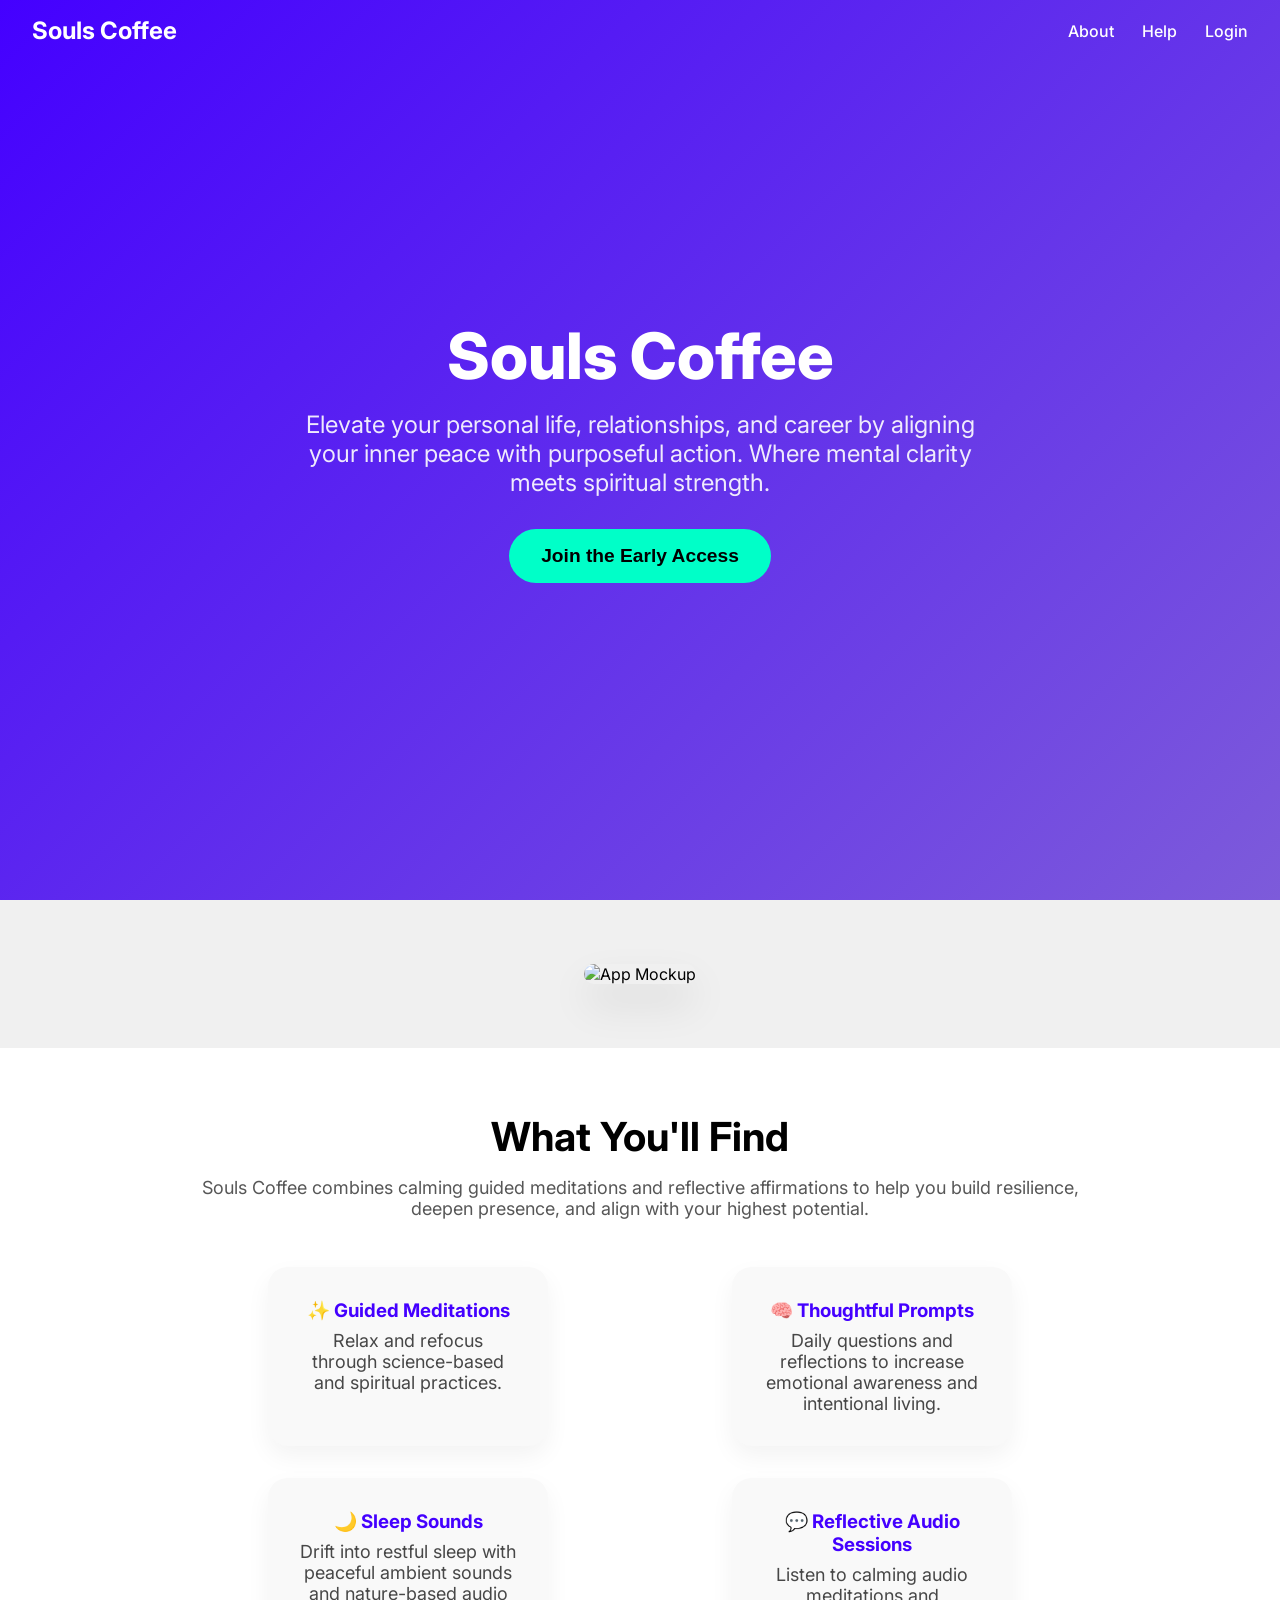
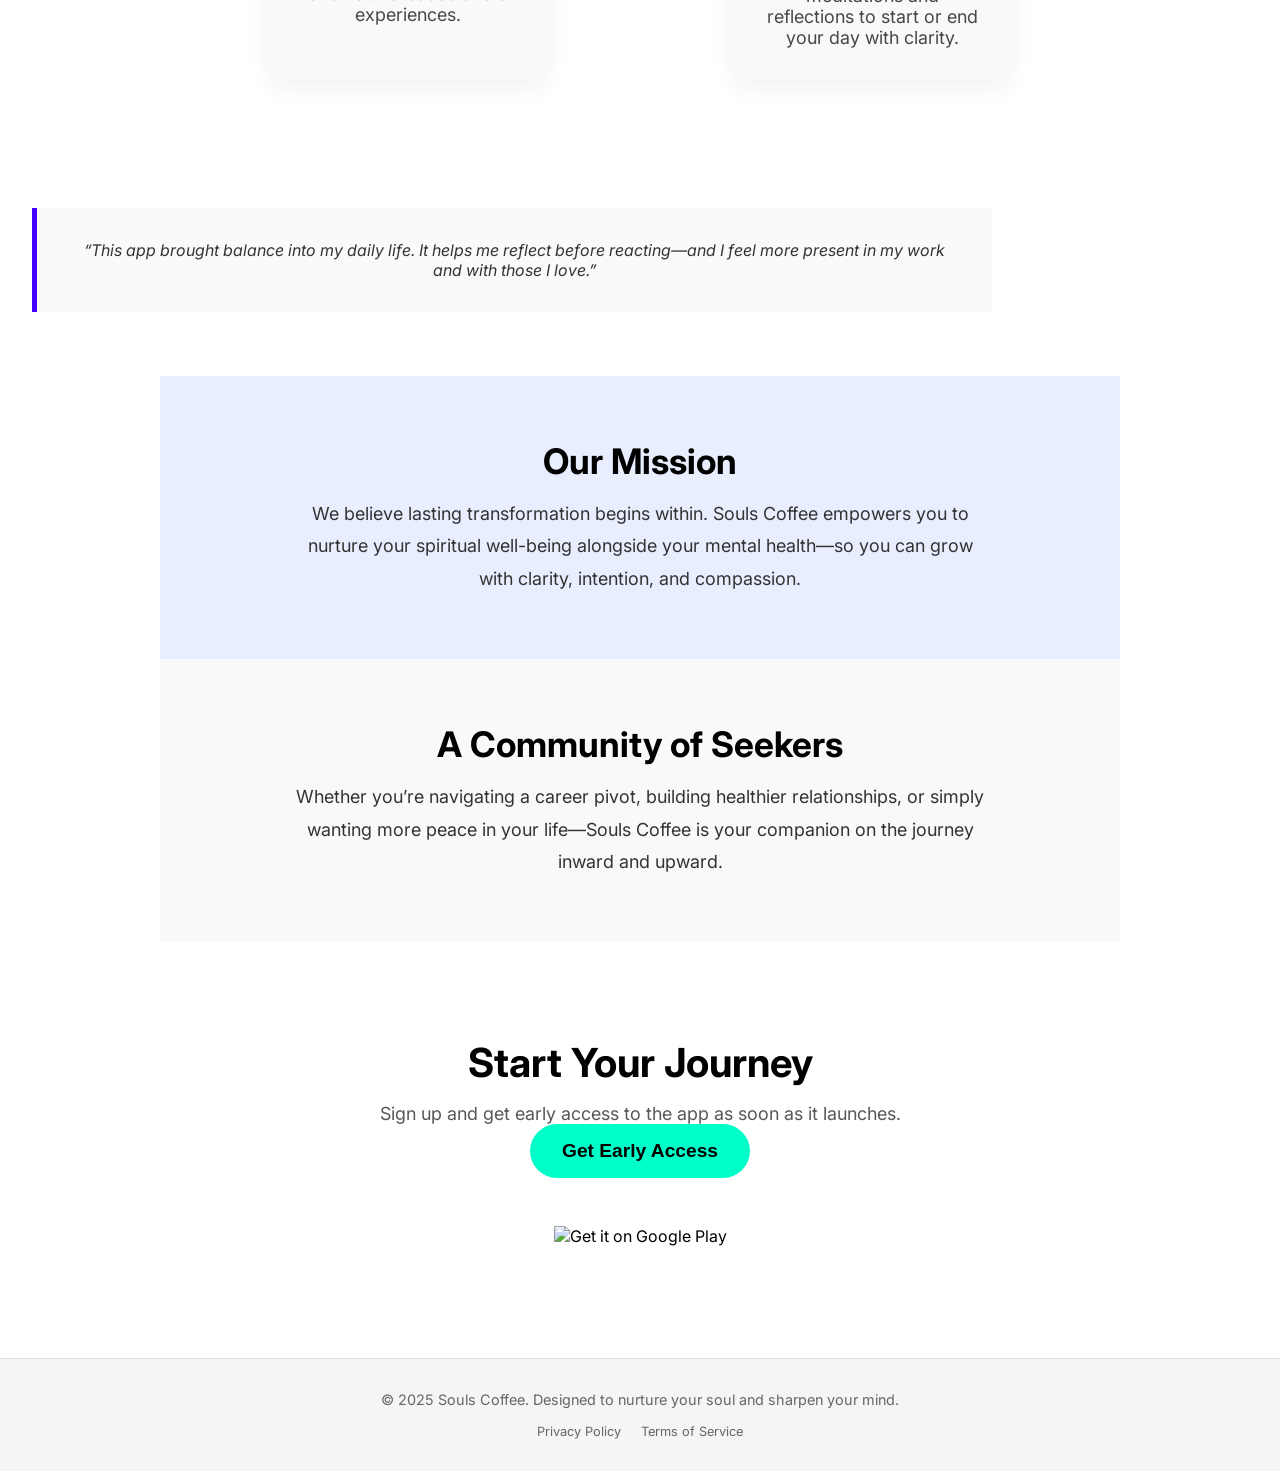
==== index.html @ cd6434b1 "set up main information" ====
<!DOCTYPE html>
<html lang="en">
<head>
  <meta charset="UTF-8" />
  <meta name="viewport" content="width=device-width, initial-scale=1.0" />
  <title>Souls Coffee – Spiritual & Mental Well-being</title>
  <link href="https://fonts.googleapis.com/css2?family=Inter:wght@400;600;800&display=swap" rel="stylesheet" />
  <style>
    * {
      margin: 0;
      padding: 0;
      box-sizing: border-box;
    }
    body {
      font-family: 'Inter', sans-serif;
      background: #ffffff;
      color: #000000;
      overflow-x: hidden;
    }
    .fade-in {
      opacity: 0;
      transform: translateY(20px);
      transition: opacity 0.8s ease-out, transform 0.8s ease-out;
    }
    .fade-in.visible {
      opacity: 1;
      transform: none;
    }
    .navbar {
      position: absolute;
      top: 0;
      left: 0;
      width: 100%;
      display: flex;
      justify-content: space-between;
      align-items: center;
      padding: 1rem 2rem;
      z-index: 10;
    }
    .navbar .logo {
      font-size: 1.5rem;
      font-weight: bold;
      color: white;
    }
    .navbar nav a {
      color: white;
      margin-left: 1.5rem;
      text-decoration: none;
      font-size: 1rem;
      font-weight: 500;
    }
    header {
      height: 100vh;
      background: linear-gradient(135deg, #4400ff, #7d5bda);
      display: flex;
      flex-direction: column;
      align-items: center;
      justify-content: center;
      text-align: center;
      padding: 0 2rem;
      color: white;
      position: relative;
    }
    header h1 {
      font-size: 4rem;
      font-weight: 800;
      margin-bottom: 1rem;
    }
    header p {
      font-size: 1.5rem;
      max-width: 700px;
      opacity: 0.9;
    }
    .cta {
      margin-top: 2rem;
    }
    .cta button {
      background: #00ffc8;
      color: #000;
      padding: 1rem 2rem;
      font-size: 1.2rem;
      border: none;
      border-radius: 50px;
      font-weight: 600;
      cursor: pointer;
      transition: background 0.3s ease;
    }
    .cta button:hover {
      background: #00e6b4;
    }
    .mockup {
      background: #f0f0f0;
      padding: 4rem 2rem;
      text-align: center;
    }
    .mockup img {
      width: 300px;
      border-radius: 30px;
      box-shadow: 0 20px 40px rgba(0,0,0,0.1);
    }
    section {
      padding: 4rem 2rem;
      max-width: 960px;
      margin: auto;
      text-align: center;
    }
    section h2 {
      font-size: 2.5rem;
      margin-bottom: 1rem;
    }
    section p {
      font-size: 1.125rem;
      color: #575757;
    }
    .features {
      display: flex;
      flex-wrap: wrap;
      justify-content: space-around;
      margin-top: 3rem;
      gap: 2rem;
    }
    .feature {
      background: #f9f9f9;
      padding: 2rem;
      border-radius: 20px;
      box-shadow: 0 10px 24px rgba(0,0,0,0.05);
      width: 280px;
    }
    .feature h3 {
      color: #4400ff;
      margin-bottom: 0.5rem;
    }
    .feature p {
      color: #474747;
    }
    .testimonial {
      background: #fafafa;
      margin: 4rem 2rem;
      padding: 2rem;
      border-left: 5px solid #4400ff;
      font-style: italic;
      color: #333;
    }
    .platforms {
      padding: 2rem;
      text-align: center;
    }
    .platforms img {
      height: 60px;
      margin: 1rem auto;
    }
    .about {
      background: #e9eeff;
      padding: 4rem 2rem;
      text-align: center;
    }
    .about h2 {
      font-size: 2.2rem;
      margin-bottom: 1rem;
    }
    .about p {
      max-width: 700px;
      margin: 0 auto;
      font-size: 1.125rem;
      line-height: 1.8;
      color: #333;
    }
    .community {
      background: #f9f9f9;
      padding: 4rem 2rem;
      text-align: center;
    }
    .community h2 {
      font-size: 2.2rem;
      margin-bottom: 1rem;
    }
    .community p {
      max-width: 700px;
      margin: 0 auto;
      font-size: 1.125rem;
      line-height: 1.8;
      color: #333;
    }
    footer {
      background: #f5f5f5;
      padding: 2rem;
      text-align: center;
      font-size: 0.9rem;
      color: #666;
      border-top: 1px solid #e0e0e0;
    }
  </style>
</head>
<body>
  <header>
    <div class="navbar">
      <div class="logo">Souls Coffee</div>
      <nav>
        <a href="about.html">About</a>
        <a href="help.html">Help</a>
        <a href="#login">Login</a>
      </nav>
    </div>
    <h1>Souls Coffee</h1>
    <p>Elevate your personal life, relationships, and career by aligning your inner peace with purposeful action. Where mental clarity meets spiritual strength.</p>
    <div class="cta">
      <button>Join the Early Access</button>
    </div>
  </header>

  <div class="mockup fade-in">
    <img src="https://via.placeholder.com/300x600.png?text=App+Mockup" alt="App Mockup">
  </div>

  <section class="fade-in">
    <h2>What You'll Find</h2>
    <p>Souls Coffee combines calming guided meditations and reflective affirmations to help you build resilience, deepen presence, and align with your highest potential.</p>
    <div class="features">
      <div class="feature">
        <h3>✨ Guided Meditations</h3>
        <p>Relax and refocus through science-based and spiritual practices.</p>
      </div>
      <div class="feature">
        <h3>🧠 Thoughtful Prompts</h3>
        <p>Daily questions and reflections to increase emotional awareness and intentional living.</p>
      </div>
      <div class="feature">
        <h3>🌙 Sleep Sounds</h3>
        <p>Drift into restful sleep with peaceful ambient sounds and nature-based audio experiences.</p>
      </div>
      <div class="feature">
        <h3>💬 Reflective Audio Sessions</h3>
        <p>Listen to calming audio meditations and reflections to start or end your day with clarity.</p>
      </div>
    </div>
  </section>

  <section class="testimonial fade-in">
    “This app brought balance into my daily life. It helps me reflect before reacting—and I feel more present in my work and with those I love.”
  </section>

  <section class="about fade-in" id="about">
    <h2>Our Mission</h2>
    <p>We believe lasting transformation begins within. Souls Coffee empowers you to nurture your spiritual well-being alongside your mental health—so you can grow with clarity, intention, and compassion.</p>
  </section>

  <section class="community fade-in">
    <h2>A Community of Seekers</h2>
    <p>Whether you’re navigating a career pivot, building healthier relationships, or simply wanting more peace in your life—Souls Coffee is your companion on the journey inward and upward.</p>
  </section>

  <section class="cta fade-in" id="login">
    <h2>Start Your Journey</h2>
    <p>Sign up and get early access to the app as soon as it launches.</p>
    <button>Get Early Access</button>
    <div class="platforms">
      <img src="https://upload.wikimedia.org/wikipedia/commons/7/78/Google_Play_Store_badge_EN.svg" alt="Get it on Google Play">
    </div>
  </section>

  <footer id="help">
    &copy; 2025 Souls Coffee. Designed to nurture your soul and sharpen your mind.
    <div style="font-size: 0.8rem; color: #888; margin-top: 1rem;">
      <a href="policy.html" style="margin-right: 1rem; color: #666; text-decoration: none;">Privacy Policy</a>
      <a href="terms.html" style="color: #666; text-decoration: none;">Terms of Service</a>
    </div>
  </footer>


  <script>
    const fadeInElements = document.querySelectorAll('.fade-in');
    const observer = new IntersectionObserver((entries) => {
      entries.forEach(entry => {
        if (entry.isIntersecting) {
          entry.target.classList.add('visible');
        }
      });
    }, { threshold: 0.1 });

    fadeInElements.forEach(el => observer.observe(el));
  </script>
</body>
</html>
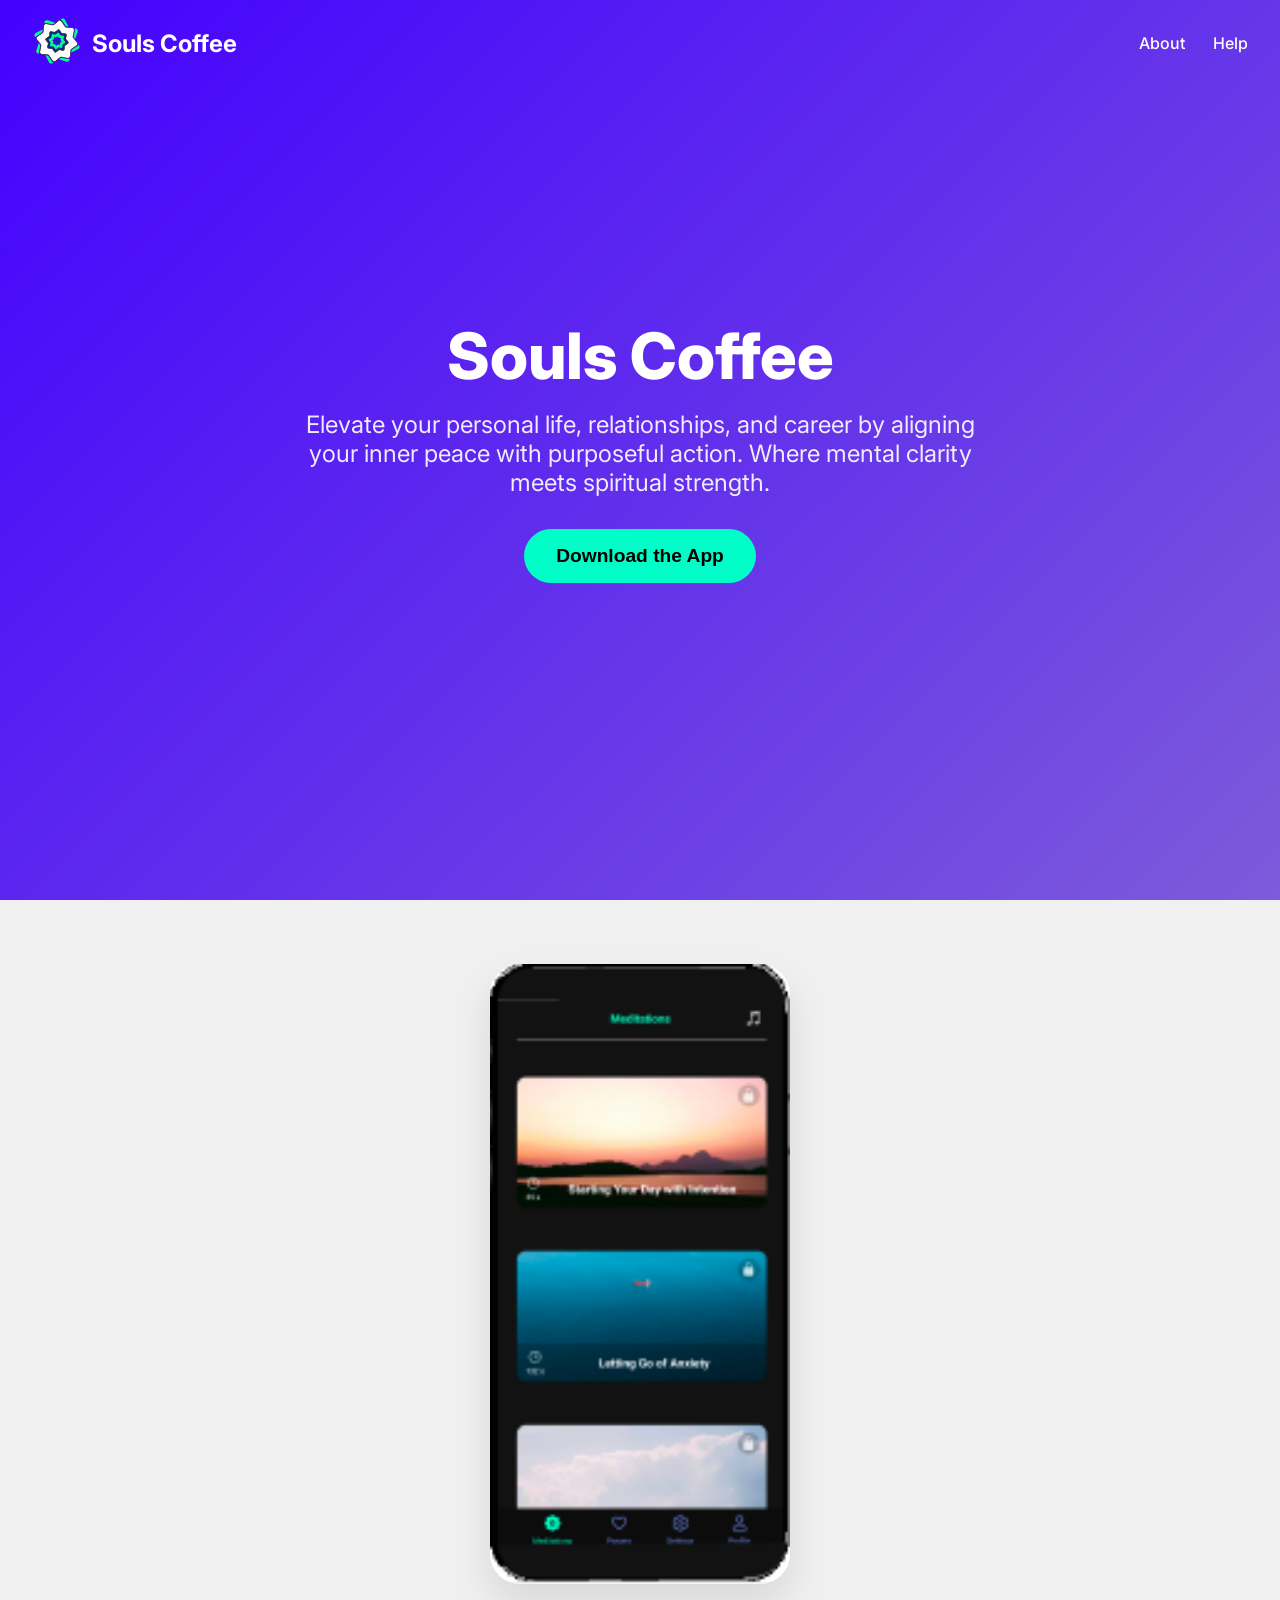
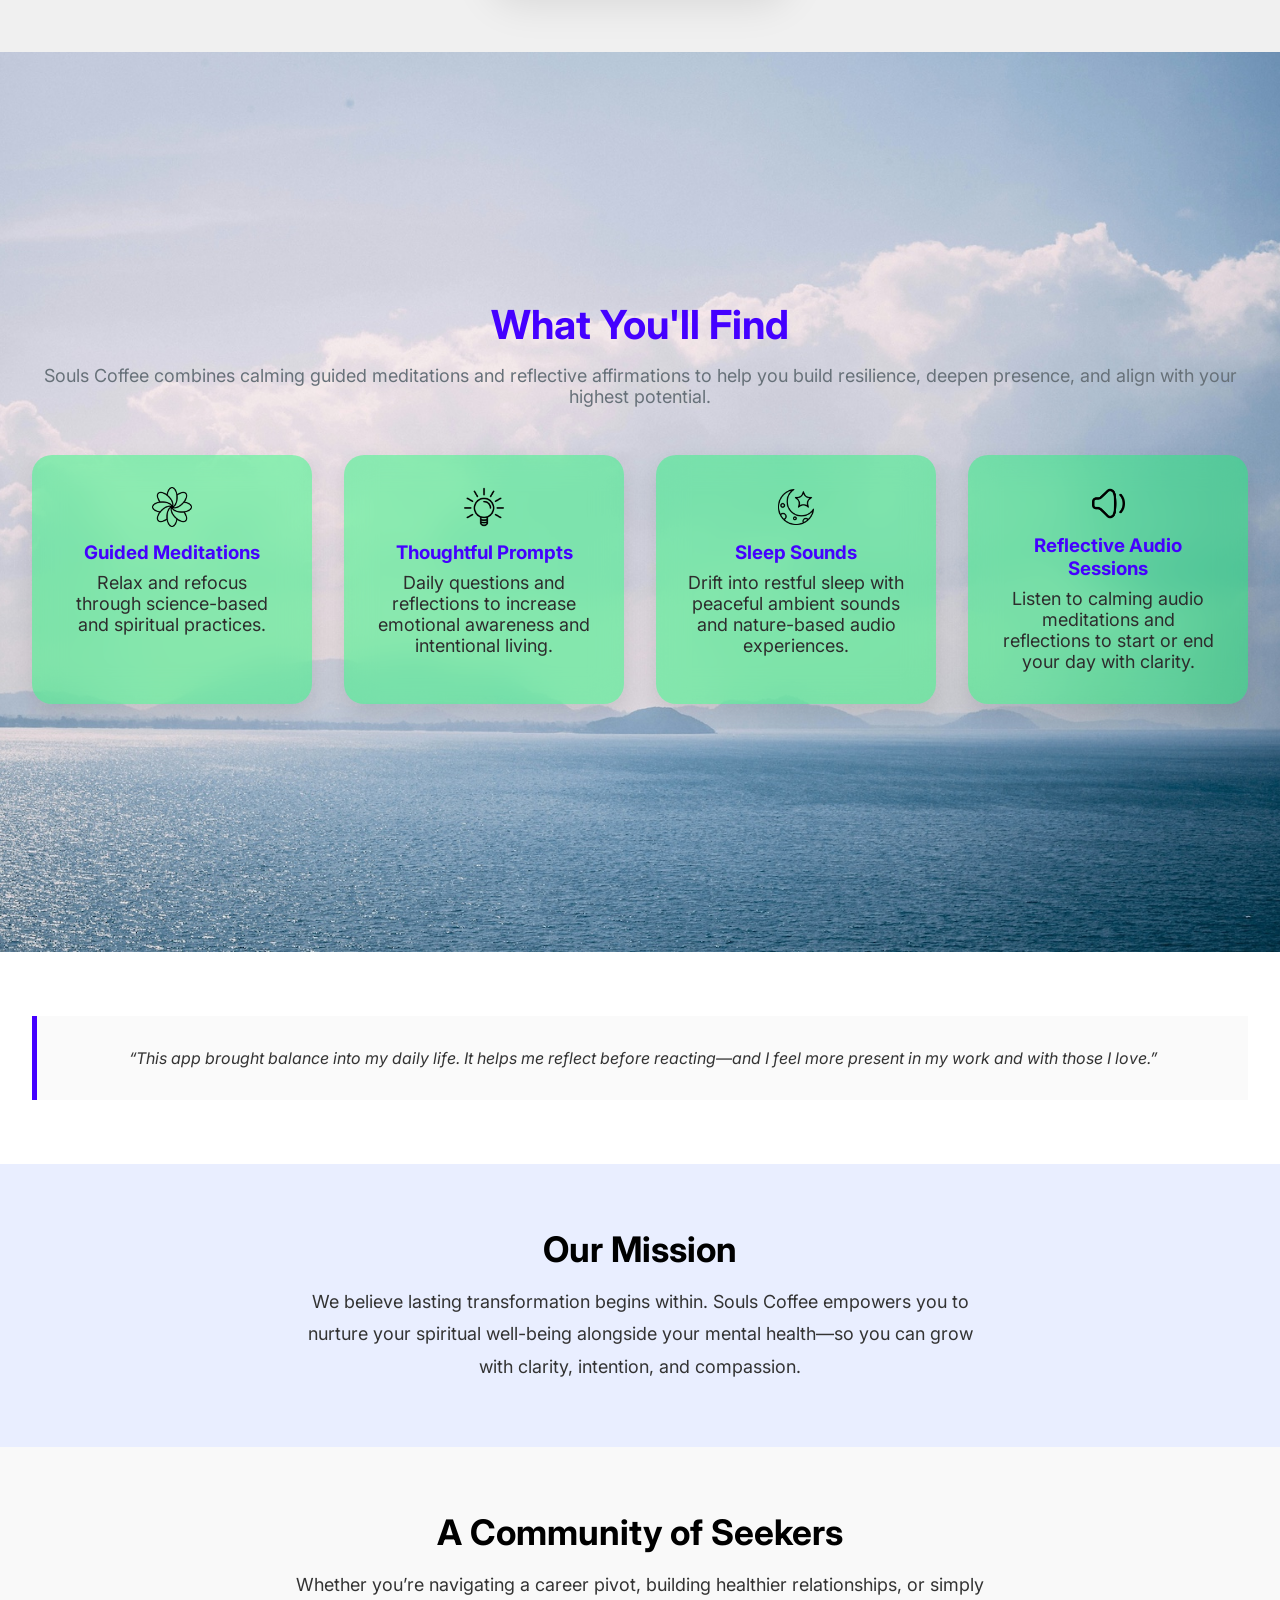
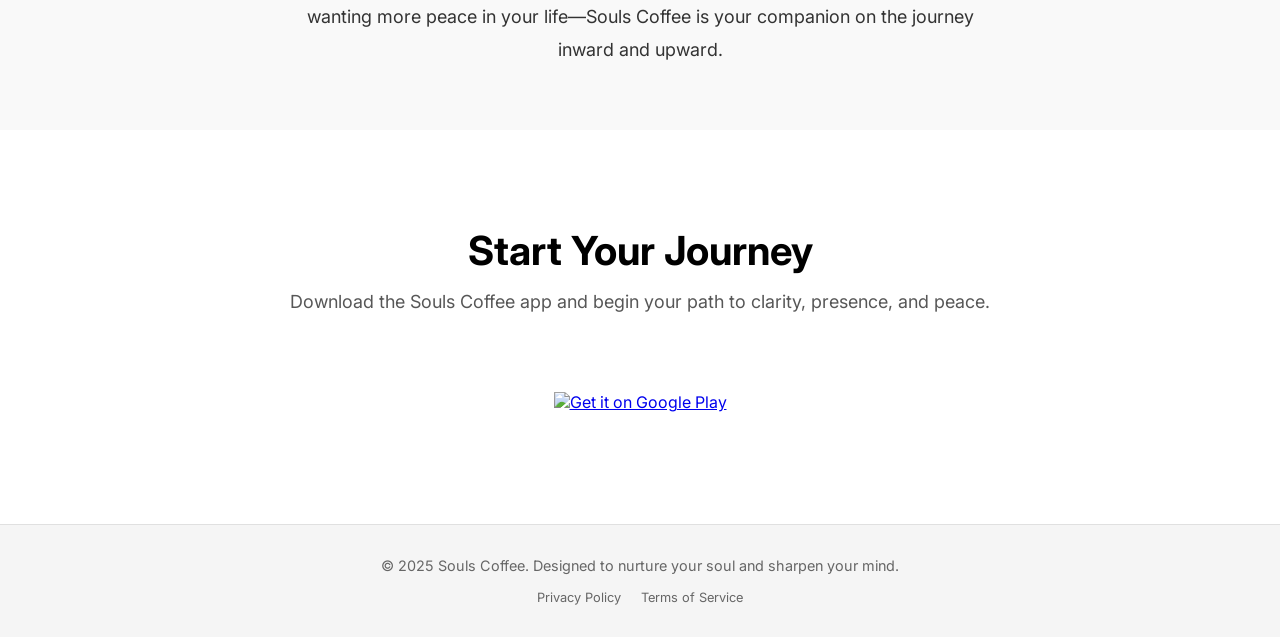
==== commit ea596a40: "first commit?" ====
--- a/index.html
+++ b/index.html
@@ -3,233 +3,65 @@
 <head>
   <meta charset="UTF-8" />
   <meta name="viewport" content="width=device-width, initial-scale=1.0" />
-  <title>Souls Coffee – Spiritual & Mental Well-being</title>
+  <title>Souls Coffee – Calm Your Mind, Nourish Your Soul</title>
   <link href="https://fonts.googleapis.com/css2?family=Inter:wght@400;600;800&display=swap" rel="stylesheet" />
-  <style>
-    * {
-      margin: 0;
-      padding: 0;
-      box-sizing: border-box;
-    }
-    body {
-      font-family: 'Inter', sans-serif;
-      background: #ffffff;
-      color: #000000;
-      overflow-x: hidden;
-    }
-    .fade-in {
-      opacity: 0;
-      transform: translateY(20px);
-      transition: opacity 0.8s ease-out, transform 0.8s ease-out;
-    }
-    .fade-in.visible {
-      opacity: 1;
-      transform: none;
-    }
-    .navbar {
-      position: absolute;
-      top: 0;
-      left: 0;
-      width: 100%;
-      display: flex;
-      justify-content: space-between;
-      align-items: center;
-      padding: 1rem 2rem;
-      z-index: 10;
-    }
-    .navbar .logo {
-      font-size: 1.5rem;
-      font-weight: bold;
-      color: white;
-    }
-    .navbar nav a {
-      color: white;
-      margin-left: 1.5rem;
-      text-decoration: none;
-      font-size: 1rem;
-      font-weight: 500;
-    }
-    header {
-      height: 100vh;
-      background: linear-gradient(135deg, #4400ff, #7d5bda);
-      display: flex;
-      flex-direction: column;
-      align-items: center;
-      justify-content: center;
-      text-align: center;
-      padding: 0 2rem;
-      color: white;
-      position: relative;
-    }
-    header h1 {
-      font-size: 4rem;
-      font-weight: 800;
-      margin-bottom: 1rem;
-    }
-    header p {
-      font-size: 1.5rem;
-      max-width: 700px;
-      opacity: 0.9;
-    }
-    .cta {
-      margin-top: 2rem;
-    }
-    .cta button {
-      background: #00ffc8;
-      color: #000;
-      padding: 1rem 2rem;
-      font-size: 1.2rem;
-      border: none;
-      border-radius: 50px;
-      font-weight: 600;
-      cursor: pointer;
-      transition: background 0.3s ease;
-    }
-    .cta button:hover {
-      background: #00e6b4;
-    }
-    .mockup {
-      background: #f0f0f0;
-      padding: 4rem 2rem;
-      text-align: center;
-    }
-    .mockup img {
-      width: 300px;
-      border-radius: 30px;
-      box-shadow: 0 20px 40px rgba(0,0,0,0.1);
-    }
-    section {
-      padding: 4rem 2rem;
-      max-width: 960px;
-      margin: auto;
-      text-align: center;
-    }
-    section h2 {
-      font-size: 2.5rem;
-      margin-bottom: 1rem;
-    }
-    section p {
-      font-size: 1.125rem;
-      color: #575757;
-    }
-    .features {
-      display: flex;
-      flex-wrap: wrap;
-      justify-content: space-around;
-      margin-top: 3rem;
-      gap: 2rem;
-    }
-    .feature {
-      background: #f9f9f9;
-      padding: 2rem;
-      border-radius: 20px;
-      box-shadow: 0 10px 24px rgba(0,0,0,0.05);
-      width: 280px;
-    }
-    .feature h3 {
-      color: #4400ff;
-      margin-bottom: 0.5rem;
-    }
-    .feature p {
-      color: #474747;
-    }
-    .testimonial {
-      background: #fafafa;
-      margin: 4rem 2rem;
-      padding: 2rem;
-      border-left: 5px solid #4400ff;
-      font-style: italic;
-      color: #333;
-    }
-    .platforms {
-      padding: 2rem;
-      text-align: center;
-    }
-    .platforms img {
-      height: 60px;
-      margin: 1rem auto;
-    }
-    .about {
-      background: #e9eeff;
-      padding: 4rem 2rem;
-      text-align: center;
-    }
-    .about h2 {
-      font-size: 2.2rem;
-      margin-bottom: 1rem;
-    }
-    .about p {
-      max-width: 700px;
-      margin: 0 auto;
-      font-size: 1.125rem;
-      line-height: 1.8;
-      color: #333;
-    }
-    .community {
-      background: #f9f9f9;
-      padding: 4rem 2rem;
-      text-align: center;
-    }
-    .community h2 {
-      font-size: 2.2rem;
-      margin-bottom: 1rem;
-    }
-    .community p {
-      max-width: 700px;
-      margin: 0 auto;
-      font-size: 1.125rem;
-      line-height: 1.8;
-      color: #333;
-    }
-    footer {
-      background: #f5f5f5;
-      padding: 2rem;
-      text-align: center;
-      font-size: 0.9rem;
-      color: #666;
-      border-top: 1px solid #e0e0e0;
-    }
-  </style>
+  <link rel="stylesheet" href="assets/styles.css" />
 </head>
 <body>
   <header>
     <div class="navbar">
-      <div class="logo">Souls Coffee</div>
+      <div style="display: flex; align-items: center;">
+        <a href="index.html">
+          <img src="images/souls-coffee-logo.svg" alt="Souls Coffee Logo" width="50" height="50" style="margin-right: 10px;"/>
+        </a>
+
+        <div class="logo"><a href="index.html">Souls Coffee</a></div>
+      </div>
+
       <nav>
         <a href="about.html">About</a>
         <a href="help.html">Help</a>
-        <a href="#login">Login</a>
       </nav>
     </div>
     <h1>Souls Coffee</h1>
     <p>Elevate your personal life, relationships, and career by aligning your inner peace with purposeful action. Where mental clarity meets spiritual strength.</p>
     <div class="cta">
-      <button>Join the Early Access</button>
+      <a href="https://play.google.com/store/apps/details?id=com.guilhermewnunes.bahai_prayers_mobile" target="_blank">
+        <button>Download the App</button>
+      </a>
     </div>
   </header>
 
   <div class="mockup fade-in">
-    <img src="https://via.placeholder.com/300x600.png?text=App+Mockup" alt="App Mockup">
+    <img src="images/app-mockup.png" alt="App Mockup">
   </div>
 
-  <section class="fade-in">
+  <section class="fade-in what-youll-find">
     <h2>What You'll Find</h2>
     <p>Souls Coffee combines calming guided meditations and reflective affirmations to help you build resilience, deepen presence, and align with your highest potential.</p>
     <div class="features">
       <div class="feature">
-        <h3>✨ Guided Meditations</h3>
+        <img style="margin-bottom: 10px;" src="images/icons/icon_flower.png" height="40" />
+        <h3>Guided Meditations</h3>
         <p>Relax and refocus through science-based and spiritual practices.</p>
       </div>
       <div class="feature">
-        <h3>🧠 Thoughtful Prompts</h3>
+        <img style="margin-bottom: 10px;" src="images/icons/icon_lightbulb.png" height="40" />
+        <h3>Thoughtful Prompts</h3>
         <p>Daily questions and reflections to increase emotional awareness and intentional living.</p>
       </div>
       <div class="feature">
-        <h3>🌙 Sleep Sounds</h3>
+        <img style="margin-bottom: 10px;" src="images/icons/icon_moon.png" height="40" />
+        <h3>Sleep Sounds</h3>
         <p>Drift into restful sleep with peaceful ambient sounds and nature-based audio experiences.</p>
       </div>
       <div class="feature">
-        <h3>💬 Reflective Audio Sessions</h3>
+        <img
+          style="margin-bottom: 10px;"
+          src="images/icons/icon_audio.png"
+          height="33"
+        />
+        <h3>Reflective Audio Sessions</h3>
         <p>Listen to calming audio meditations and reflections to start or end your day with clarity.</p>
       </div>
     </div>
@@ -251,21 +83,21 @@
 
   <section class="cta fade-in" id="login">
     <h2>Start Your Journey</h2>
-    <p>Sign up and get early access to the app as soon as it launches.</p>
-    <button>Get Early Access</button>
-    <div class="platforms">
-      <img src="https://upload.wikimedia.org/wikipedia/commons/7/78/Google_Play_Store_badge_EN.svg" alt="Get it on Google Play">
+    <p>Download the Souls Coffee app and begin your path to clarity, presence, and peace.</p>
+    <div class="platforms" style="margin-top: 2rem;">
+      <a href="https://play.google.com/store/apps/details?id=com.guilhermewnunes.bahai_prayers_mobile" target="_blank">
+        <img src="https://upload.wikimedia.org/wikipedia/commons/7/78/Google_Play_Store_badge_EN.svg" alt="Get it on Google Play" style="height: 60px;">
+      </a>
     </div>
   </section>
 
-  <footer id="help">
-    &copy; 2025 Souls Coffee. Designed to nurture your soul and sharpen your mind.
+  <div class="footer">
+    &copy; 2025 Souls Coffee. Designed to nurture your soul and sharpen your mind.<br/>
     <div style="font-size: 0.8rem; color: #888; margin-top: 1rem;">
       <a href="policy.html" style="margin-right: 1rem; color: #666; text-decoration: none;">Privacy Policy</a>
       <a href="terms.html" style="color: #666; text-decoration: none;">Terms of Service</a>
     </div>
-  </footer>
-
+  </div>
 
   <script>
     const fadeInElements = document.querySelectorAll('.fade-in');
--- a/assets/styles.css
+++ b/assets/styles.css
@@ -0,0 +1,226 @@
+* {
+  margin: 0;
+  padding: 0;
+  box-sizing: border-box;
+}
+html, body {
+  width: 100%;
+}
+body {
+  font-family: 'Inter', sans-serif;
+  background: #ffffff;
+  color: #000000;
+  overflow-x: hidden;
+}
+.fade-in {
+  opacity: 0;
+  transform: translateY(20px);
+  transition: opacity 0.8s ease-out, transform 0.8s ease-out;
+}
+.fade-in.visible {
+  opacity: 1;
+  transform: none;
+}
+.navbar {
+  position: absolute;
+  top: 0;
+  left: 0;
+  width: 100%;
+  display: flex;
+  justify-content: space-between;
+  align-items: center;
+  padding: 1rem 2rem;
+  z-index: 10;
+}
+.navbar .logo {
+  font-size: 1.5rem;
+  font-weight: bold;
+  color: white;
+}
+.navbar nav a {
+  color: white;
+  margin-left: 1.5rem;
+  text-decoration: none;
+  font-size: 1rem;
+  font-weight: 500;
+}
+header {
+  height: 100vh;
+  background: linear-gradient(135deg, #4400ff, #7d5bda);
+  display: flex;
+  flex-direction: column;
+  align-items: center;
+  justify-content: center;
+  text-align: center;
+  padding: 0 2rem;
+  color: white;
+  position: relative;
+}
+header h1 {
+  font-size: 4rem;
+  font-weight: 800;
+  margin-bottom: 1rem;
+}
+header p {
+  font-size: 1.5rem;
+  max-width: 700px;
+  opacity: 0.9;
+}
+.cta {
+  margin-top: 2rem;
+}
+.cta button {
+  background: #00ffc8;
+  color: #000000;
+  padding: 1rem 2rem;
+  font-size: 1.2rem;
+  border: none;
+  border-radius: 50px;
+  font-weight: 600;
+  cursor: pointer;
+  transition: background 0.3s ease;
+}
+.cta button:hover {
+  background: #00e6b4;
+}
+.mockup {
+  background: #f0f0f0;
+  padding: 4rem 2rem;
+  text-align: center;
+}
+.mockup img {
+  width: 300px;
+  border-radius: 30px;
+  box-shadow: 0 20px 40px rgba(0, 0, 0, 0.1);
+}
+.what-youll-find {
+  background-image: url('../images/charles-postiaux-blue-sea.jpg');
+  background-size: cover;
+  background-position: center;
+  background-repeat: no-repeat;
+  color: white;
+  position: relative;
+  z-index: 1;
+  width: 100vw;
+  max-width: 100vw;
+  margin-left: calc(-50vw + 50%);
+  min-height: 100vh;
+  display: flex;
+  flex-direction: column;
+  justify-content: center;
+  align-items: center;
+}
+section {
+  padding: 4rem 2rem;
+  text-align: center;
+}
+section h2 {
+  font-size: 2.5rem;
+  margin-bottom: 1rem;
+}
+section p {
+  font-size: 1.125rem;
+  color: #575757;
+}
+.what-youll-find::before {
+  content: '';
+  position: absolute;
+  top: 0;
+  left: 0;
+  right: 0;
+  bottom: 0;
+  background: rgba(0, 0, 0, 0);
+  z-index: -1;
+}
+.what-youll-find h2 {
+  position: relative;
+  z-index: 2;
+  color: #4400ff;
+}
+.what-youll-find p {
+  position: relative;
+  z-index: 2;
+  color: rgb(103, 113, 121);
+}
+.features {
+  display: flex;
+  flex-wrap: wrap;
+  justify-content: center;
+  margin-top: 3rem;
+  gap: 2rem;
+}
+.feature {
+  background: rgba(0, 255, 102, 0.4);
+  padding: 2rem;
+  border-radius: 20px;
+  box-shadow: 0 10px 24px rgba(0, 0, 0, 0.1);
+  width: 280px;
+  backdrop-filter: blur(15px);
+}
+.feature h3 {
+  color: #4400ff;
+  margin-bottom: 0.5rem;
+}
+.feature p {
+  color: #2d2d2d;
+}
+.testimonial {
+  background: #fafafa;
+  margin: 4rem 2rem;
+  padding: 2rem;
+  border-left: 5px solid #4400ff;
+  font-style: italic;
+  color: #333333;
+}
+.platforms {
+  padding: 2rem;
+  text-align: center;
+}
+.platforms img {
+  height: 60px;
+  margin: 1rem auto;
+}
+.about {
+  background: #e9eeff;
+  padding: 4rem 2rem;
+  text-align: center;
+}
+.about h2 {
+  font-size: 2.2rem;
+  margin-bottom: 1rem;
+}
+.about p {
+  max-width: 700px;
+  margin: 0 auto;
+  font-size: 1.125rem;
+  line-height: 1.8;
+  color: #333333;
+}
+.community {
+  background: #f9f9f9;
+  padding: 4rem 2rem;
+  text-align: center;
+}
+.community h2 {
+  font-size: 2.2rem;
+  margin-bottom: 1rem;
+}
+.community p {
+  max-width: 700px;
+  margin: 0 auto;
+  font-size: 1.125rem;
+  line-height: 1.8;
+  color: #333333;
+}
+.footer {
+  text-align: center;
+  padding: 2rem;
+  background: #f5f5f5;
+  color: #666;
+  font-size: 0.9rem;
+  border-top: 1px solid #e0e0e0;
+}
+.logo a {
+  color: inherit;
+  text-decoration: none;
+}
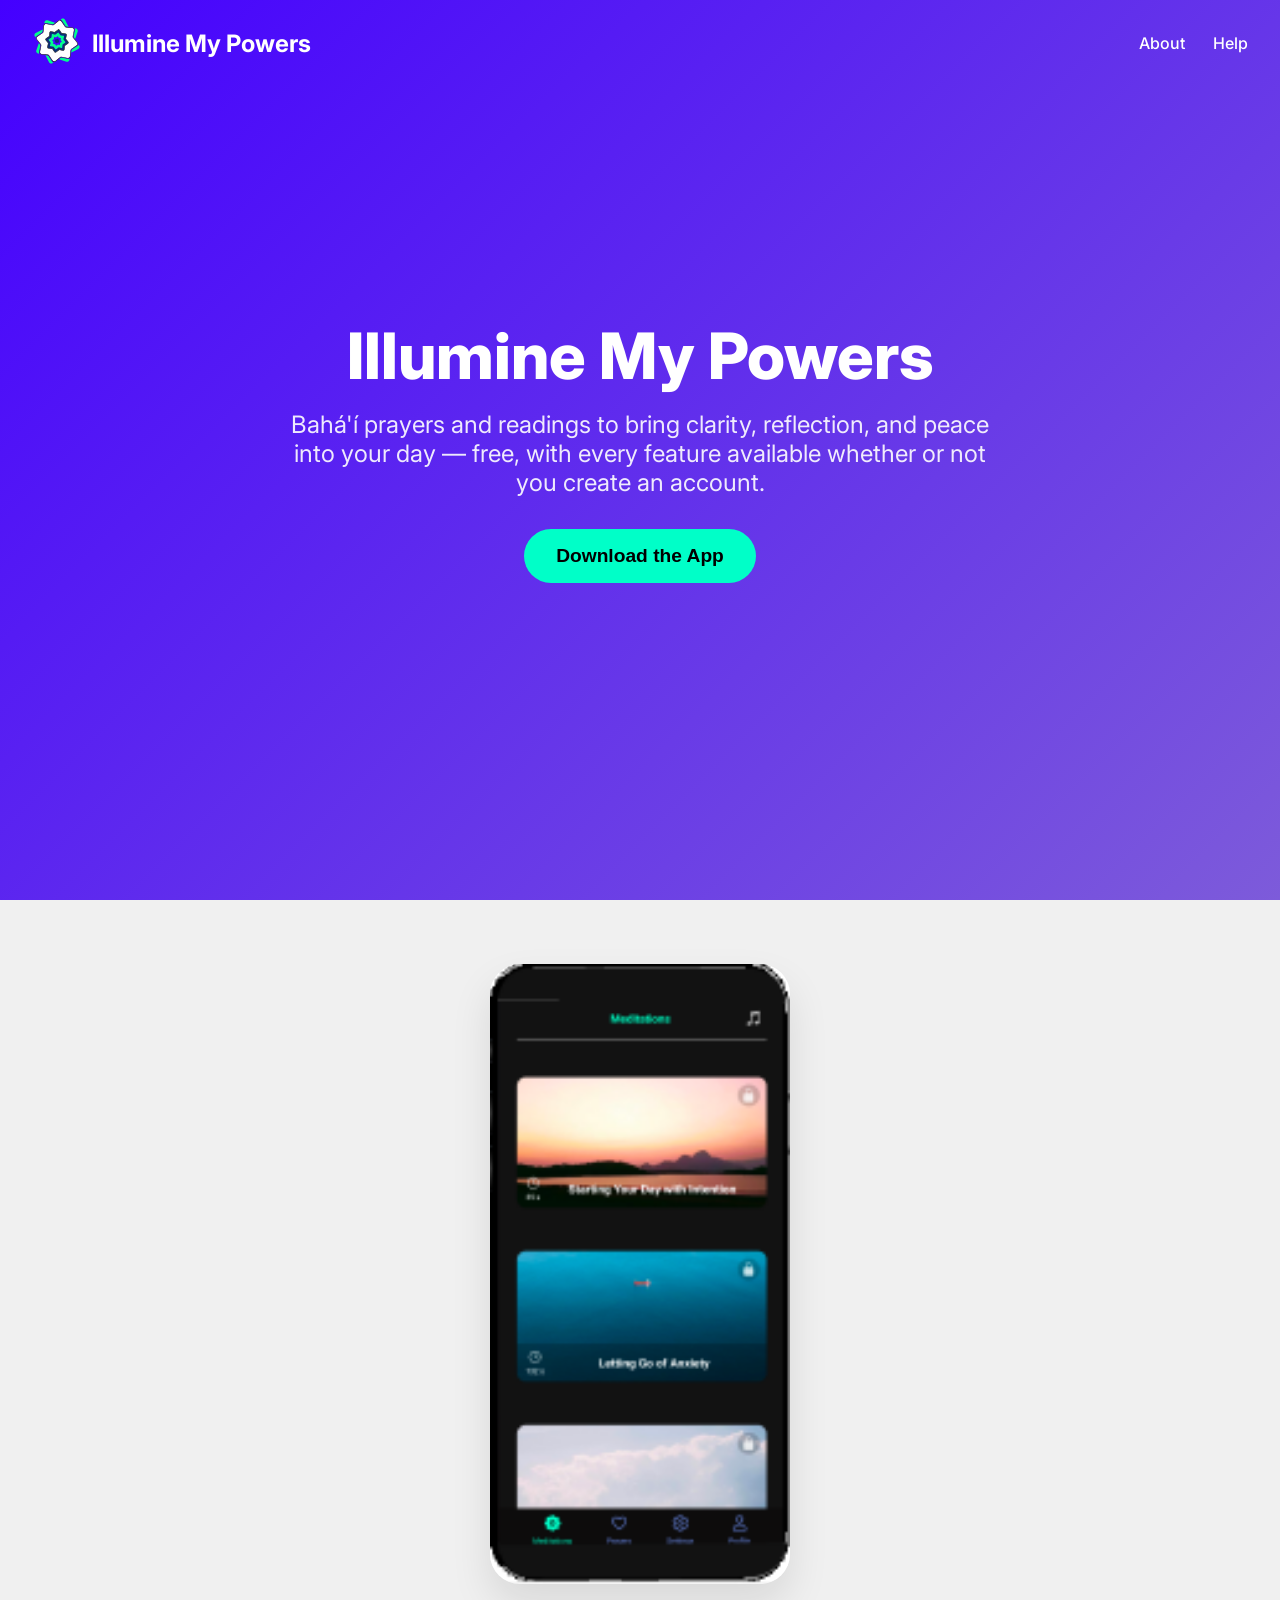
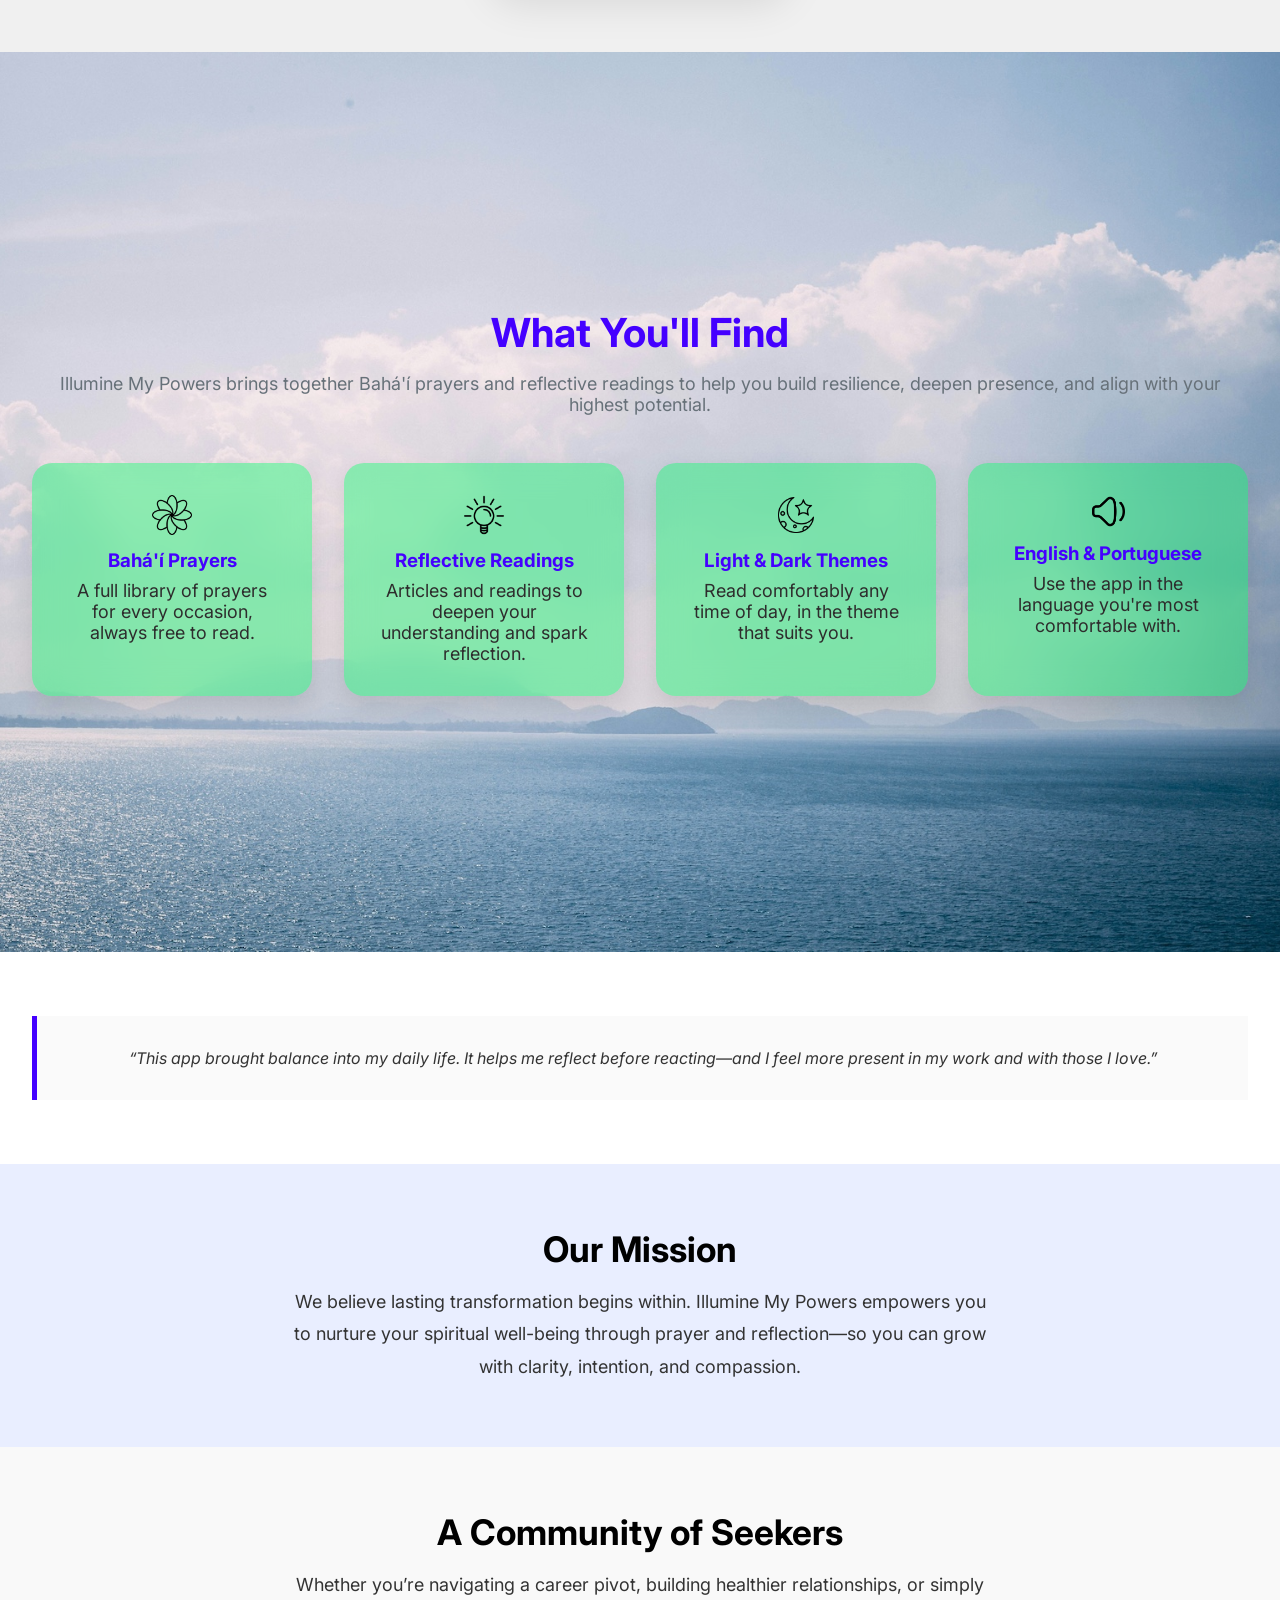
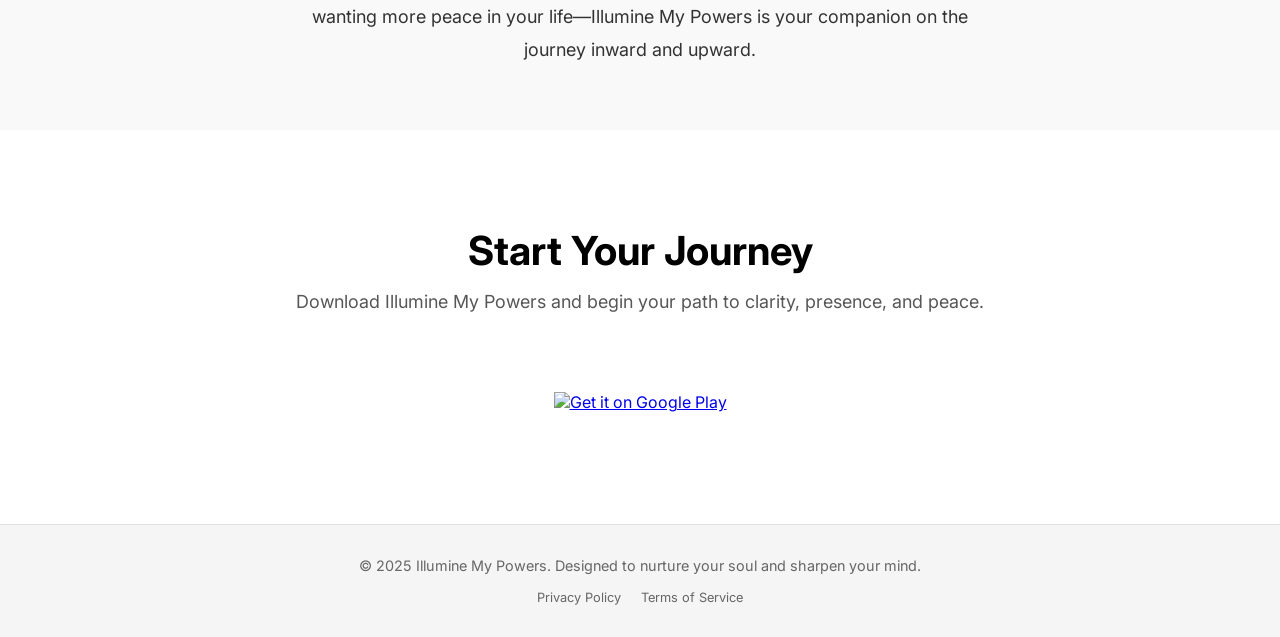
==== commit 8aaa8c62: "Rebrand site to Illumine My Powers and remove subscription content The site (nav, home, about, help," ====
--- a/index.html
+++ b/index.html
@@ -3,7 +3,7 @@
 <head>
   <meta charset="UTF-8" />
   <meta name="viewport" content="width=device-width, initial-scale=1.0" />
-  <title>Souls Coffee – Calm Your Mind, Nourish Your Soul</title>
+  <title>Illumine My Powers – Bahá'í Prayers & Readings</title>
   <link href="https://fonts.googleapis.com/css2?family=Inter:wght@400;600;800&display=swap" rel="stylesheet" />
   <link rel="stylesheet" href="assets/styles.css" />
 </head>
@@ -12,10 +12,10 @@
     <div class="navbar">
       <div style="display: flex; align-items: center;">
         <a href="index.html">
-          <img src="images/souls-coffee-logo.svg" alt="Souls Coffee Logo" width="50" height="50" style="margin-right: 10px;"/>
+          <img src="images/souls-coffee-logo.svg" alt="Illumine My Powers Logo" width="50" height="50" style="margin-right: 10px;"/>
         </a>
 
-        <div class="logo"><a href="index.html">Souls Coffee</a></div>
+        <div class="logo"><a href="index.html">Illumine My Powers</a></div>
       </div>
 
       <nav>
@@ -23,8 +23,8 @@
         <a href="help.html">Help</a>
       </nav>
     </div>
-    <h1>Souls Coffee</h1>
-    <p>Elevate your personal life, relationships, and career by aligning your inner peace with purposeful action. Where mental clarity meets spiritual strength.</p>
+    <h1>Illumine My Powers</h1>
+    <p>Bahá'í prayers and readings to bring clarity, reflection, and peace into your day — free, with every feature available whether or not you create an account.</p>
     <div class="cta">
       <a href="https://play.google.com/store/apps/details?id=com.guilhermewnunes.bahai_prayers_mobile" target="_blank">
         <button>Download the App</button>
@@ -38,22 +38,22 @@
 
   <section class="fade-in what-youll-find">
     <h2>What You'll Find</h2>
-    <p>Souls Coffee combines calming guided meditations and reflective affirmations to help you build resilience, deepen presence, and align with your highest potential.</p>
+    <p>Illumine My Powers brings together Bahá'í prayers and reflective readings to help you build resilience, deepen presence, and align with your highest potential.</p>
     <div class="features">
       <div class="feature">
         <img style="margin-bottom: 10px;" src="images/icons/icon_flower.png" height="40" />
-        <h3>Guided Meditations</h3>
-        <p>Relax and refocus through science-based and spiritual practices.</p>
+        <h3>Bahá'í Prayers</h3>
+        <p>A full library of prayers for every occasion, always free to read.</p>
       </div>
       <div class="feature">
         <img style="margin-bottom: 10px;" src="images/icons/icon_lightbulb.png" height="40" />
-        <h3>Thoughtful Prompts</h3>
-        <p>Daily questions and reflections to increase emotional awareness and intentional living.</p>
+        <h3>Reflective Readings</h3>
+        <p>Articles and readings to deepen your understanding and spark reflection.</p>
       </div>
       <div class="feature">
         <img style="margin-bottom: 10px;" src="images/icons/icon_moon.png" height="40" />
-        <h3>Sleep Sounds</h3>
-        <p>Drift into restful sleep with peaceful ambient sounds and nature-based audio experiences.</p>
+        <h3>Light & Dark Themes</h3>
+        <p>Read comfortably any time of day, in the theme that suits you.</p>
       </div>
       <div class="feature">
         <img
@@ -61,8 +61,8 @@
           src="images/icons/icon_audio.png"
           height="33"
         />
-        <h3>Reflective Audio Sessions</h3>
-        <p>Listen to calming audio meditations and reflections to start or end your day with clarity.</p>
+        <h3>English & Portuguese</h3>
+        <p>Use the app in the language you're most comfortable with.</p>
       </div>
     </div>
   </section>
@@ -73,17 +73,17 @@
 
   <section class="about fade-in" id="about">
     <h2>Our Mission</h2>
-    <p>We believe lasting transformation begins within. Souls Coffee empowers you to nurture your spiritual well-being alongside your mental health—so you can grow with clarity, intention, and compassion.</p>
+    <p>We believe lasting transformation begins within. Illumine My Powers empowers you to nurture your spiritual well-being through prayer and reflection—so you can grow with clarity, intention, and compassion.</p>
   </section>
 
   <section class="community fade-in">
     <h2>A Community of Seekers</h2>
-    <p>Whether you’re navigating a career pivot, building healthier relationships, or simply wanting more peace in your life—Souls Coffee is your companion on the journey inward and upward.</p>
+    <p>Whether you’re navigating a career pivot, building healthier relationships, or simply wanting more peace in your life—Illumine My Powers is your companion on the journey inward and upward.</p>
   </section>
 
   <section class="cta fade-in" id="login">
     <h2>Start Your Journey</h2>
-    <p>Download the Souls Coffee app and begin your path to clarity, presence, and peace.</p>
+    <p>Download Illumine My Powers and begin your path to clarity, presence, and peace.</p>
     <div class="platforms" style="margin-top: 2rem;">
       <a href="https://play.google.com/store/apps/details?id=com.guilhermewnunes.bahai_prayers_mobile" target="_blank">
         <img src="https://upload.wikimedia.org/wikipedia/commons/7/78/Google_Play_Store_badge_EN.svg" alt="Get it on Google Play" style="height: 60px;">
@@ -92,7 +92,7 @@
   </section>
 
   <div class="footer">
-    &copy; 2025 Souls Coffee. Designed to nurture your soul and sharpen your mind.<br/>
+    &copy; 2025 Illumine My Powers. Designed to nurture your soul and sharpen your mind.<br/>
     <div style="font-size: 0.8rem; color: #888; margin-top: 1rem;">
       <a href="policy.html" style="margin-right: 1rem; color: #666; text-decoration: none;">Privacy Policy</a>
       <a href="terms.html" style="color: #666; text-decoration: none;">Terms of Service</a>
